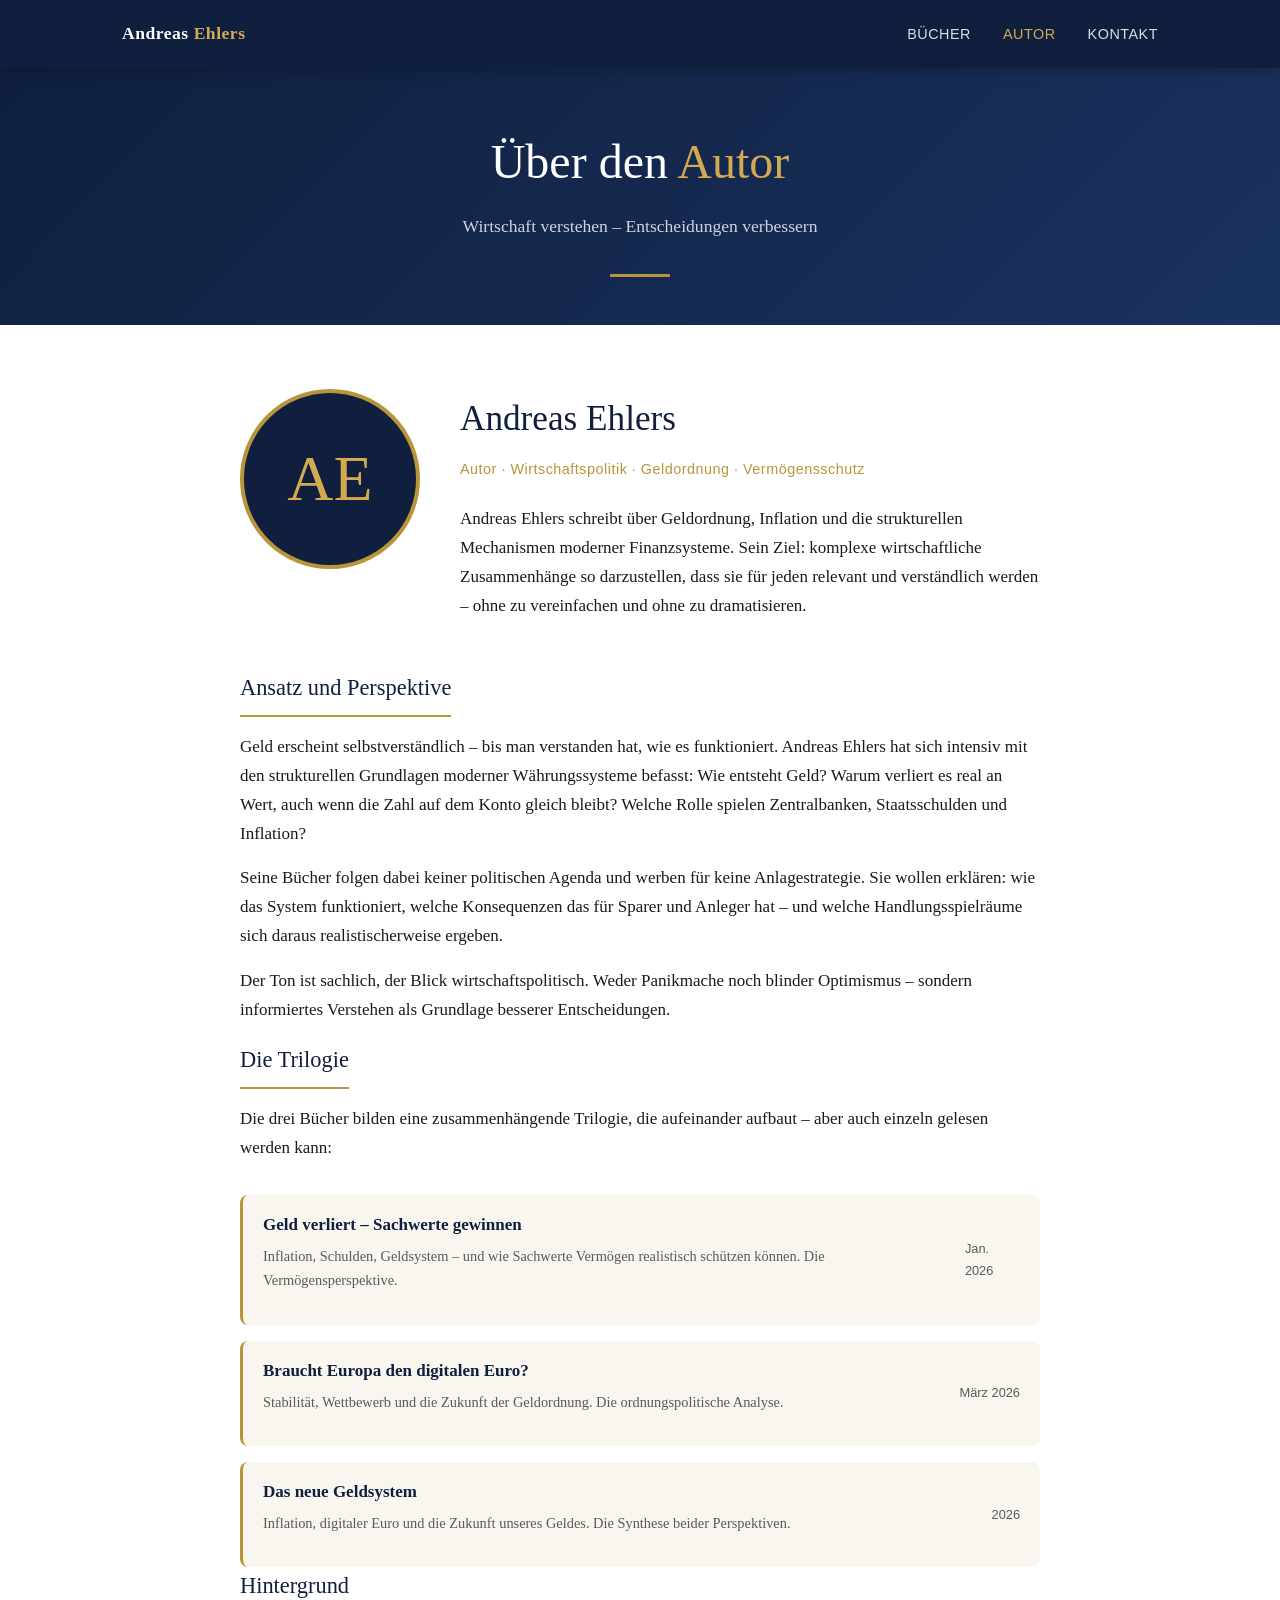
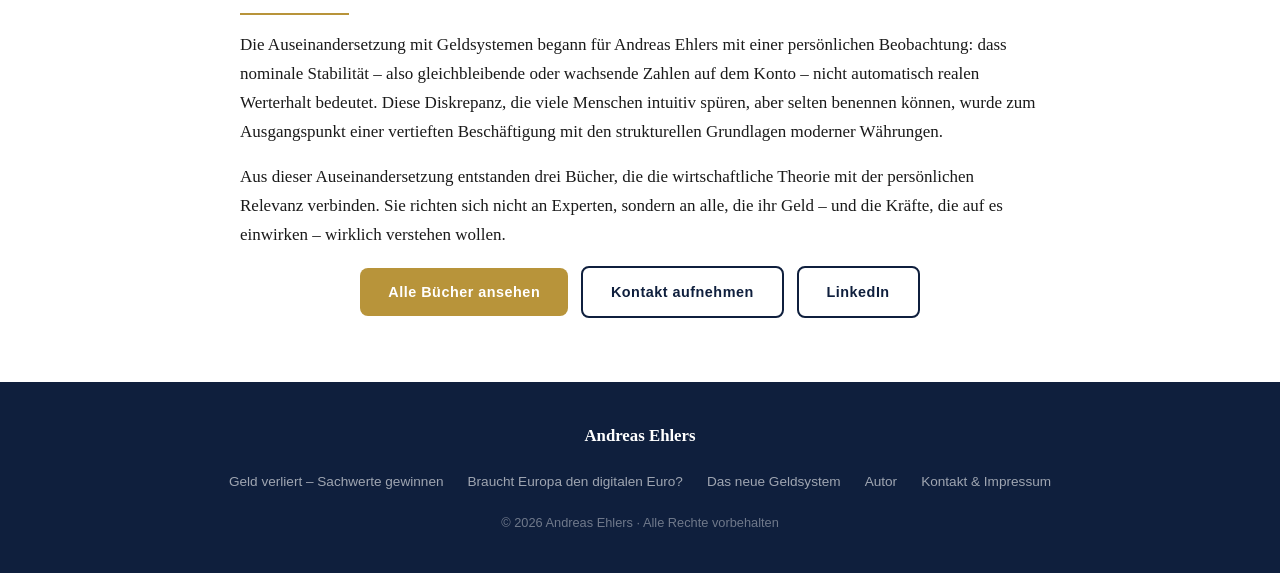
==== autor.html @ edcde84d "Initial release: author website with 3 book pages" ====
<!DOCTYPE html>
<html lang="de">
<head>
  <meta charset="UTF-8">
  <meta name="viewport" content="width=device-width, initial-scale=1.0">
  <title>Autor – Andreas Ehlers</title>
  <meta name="description" content="Andreas Ehlers schreibt über Geldordnung, Inflation und Vermögensschutz. Drei Bücher für alle, die ihr Geld und ihr Vermögen wirklich verstehen wollen.">
  <link rel="stylesheet" href="style.css">
</head>
<body>

<nav>
  <div class="nav-inner">
    <a href="index.html" class="nav-logo">Andreas <span>Ehlers</span></a>
    <ul class="nav-links">
      <li><a href="index.html#buecher">Bücher</a></li>
      <li><a href="autor.html" class="active">Autor</a></li>
      <li><a href="kontakt.html">Kontakt</a></li>
    </ul>
  </div>
</nav>

<header class="hero" style="padding:4rem 2rem 3rem;">
  <div class="hero-inner">
    <h1>Über den <em>Autor</em></h1>
    <p>Wirtschaft verstehen – Entscheidungen verbessern</p>
    <hr class="hero-divider">
  </div>
</header>

<section>
  <div class="section-inner">
    <div class="author-full">

      <div class="author-full-header">
        <div class="author-avatar" style="flex-shrink:0;">AE</div>
        <div>
          <h1>Andreas Ehlers</h1>
          <p class="tagline">Autor &middot; Wirtschaftspolitik &middot; Geldordnung &middot; Vermögensschutz</p>
          <p>Andreas Ehlers schreibt über Geldordnung, Inflation und die strukturellen Mechanismen moderner Finanzsysteme. Sein Ziel: komplexe wirtschaftliche Zusammenhänge so darzustellen, dass sie für jeden relevant und verständlich werden – ohne zu vereinfachen und ohne zu dramatisieren.</p>
        </div>
      </div>

      <div class="content-block">
        <h2>Ansatz und Perspektive</h2>
        <p>Geld erscheint selbstverständlich – bis man verstanden hat, wie es funktioniert. Andreas Ehlers hat sich intensiv mit den strukturellen Grundlagen moderner Währungssysteme befasst: Wie entsteht Geld? Warum verliert es real an Wert, auch wenn die Zahl auf dem Konto gleich bleibt? Welche Rolle spielen Zentralbanken, Staatsschulden und Inflation?</p>
        <p>Seine Bücher folgen dabei keiner politischen Agenda und werben für keine Anlagestrategie. Sie wollen erklären: wie das System funktioniert, welche Konsequenzen das für Sparer und Anleger hat – und welche Handlungsspielräume sich daraus realistischerweise ergeben.</p>
        <p>Der Ton ist sachlich, der Blick wirtschaftspolitisch. Weder Panikmache noch blinder Optimismus – sondern informiertes Verstehen als Grundlage besserer Entscheidungen.</p>
      </div>

      <div class="content-block">
        <h2>Die Trilogie</h2>
        <p>Die drei Bücher bilden eine zusammenhängende Trilogie, die aufeinander aufbaut – aber auch einzeln gelesen werden kann:</p>

        <ul class="author-books-list">
          <li>
            <div>
              <a href="buch-sachwerte.html">Geld verliert &ndash; Sachwerte gewinnen</a>
              <p style="color:var(--text-muted); font-size:0.9rem; margin-top:0.25rem;">Inflation, Schulden, Geldsystem – und wie Sachwerte Vermögen realistisch schützen können. Die Vermögensperspektive.</p>
            </div>
            <span class="book-year">Jan. 2026</span>
          </li>
          <li>
            <div>
              <a href="buch-digitaler-euro.html">Braucht Europa den digitalen Euro?</a>
              <p style="color:var(--text-muted); font-size:0.9rem; margin-top:0.25rem;">Stabilität, Wettbewerb und die Zukunft der Geldordnung. Die ordnungspolitische Analyse.</p>
            </div>
            <span class="book-year">März 2026</span>
          </li>
          <li>
            <div>
              <a href="buch-neues-geldsystem.html">Das neue Geldsystem</a>
              <p style="color:var(--text-muted); font-size:0.9rem; margin-top:0.25rem;">Inflation, digitaler Euro und die Zukunft unseres Geldes. Die Synthese beider Perspektiven.</p>
            </div>
            <span class="book-year">2026</span>
          </li>
        </ul>
      </div>

      <div class="content-block">
        <h2>Hintergrund</h2>
        <p>Die Auseinandersetzung mit Geldsystemen begann für Andreas Ehlers mit einer persönlichen Beobachtung: dass nominale Stabilität – also gleichbleibende oder wachsende Zahlen auf dem Konto – nicht automatisch realen Werterhalt bedeutet. Diese Diskrepanz, die viele Menschen intuitiv spüren, aber selten benennen können, wurde zum Ausgangspunkt einer vertieften Beschäftigung mit den strukturellen Grundlagen moderner Währungen.</p>
        <p>Aus dieser Auseinandersetzung entstanden drei Bücher, die die wirtschaftliche Theorie mit der persönlichen Relevanz verbinden. Sie richten sich nicht an Experten, sondern an alle, die ihr Geld – und die Kräfte, die auf es einwirken – wirklich verstehen wollen.</p>
      </div>

      <div style="text-align:center; margin-top:1rem;">
        <a href="index.html#buecher" class="btn btn-primary">Alle Bücher ansehen</a>
        &nbsp;
        <a href="kontakt.html" class="btn btn-secondary">Kontakt aufnehmen</a>
        &nbsp;
        <a href="https://www.linkedin.com/in/andreas-ehlers/" target="_blank" rel="noopener" class="btn btn-secondary">LinkedIn</a>
      </div>

    </div>
  </div>
</section>

<footer>
  <div class="footer-inner">
    <div class="footer-logo">Andreas Ehlers</div>
    <ul class="footer-links">
      <li><a href="buch-sachwerte.html">Geld verliert – Sachwerte gewinnen</a></li>
      <li><a href="buch-digitaler-euro.html">Braucht Europa den digitalen Euro?</a></li>
      <li><a href="buch-neues-geldsystem.html">Das neue Geldsystem</a></li>
      <li><a href="autor.html">Autor</a></li>
      <li><a href="kontakt.html">Kontakt & Impressum</a></li>
    </ul>
    <p class="footer-copy">&copy; 2026 Andreas Ehlers &middot; Alle Rechte vorbehalten</p>
  </div>
</footer>

</body>
</html>
---- style.css ----
:root {
  --navy: #0f1f3d;
  --navy-light: #1a3260;
  --gold: #b8943a;
  --gold-light: #d4aa50;
  --cream: #f9f6f0;
  --text: #1a1a1a;
  --text-muted: #5a5a5a;
  --white: #ffffff;
  --border: #e0d8cc;
  --shadow: 0 4px 24px rgba(15, 31, 61, 0.10);
  --radius: 8px;
  --max-width: 1100px;
}

*, *::before, *::after { box-sizing: border-box; margin: 0; padding: 0; }

html { scroll-behavior: smooth; }

body {
  font-family: 'Georgia', 'Times New Roman', serif;
  color: var(--text);
  background: var(--white);
  line-height: 1.7;
  font-size: 17px;
}

/* ── Navigation ── */
nav {
  background: var(--navy);
  position: sticky;
  top: 0;
  z-index: 100;
  box-shadow: 0 2px 12px rgba(0,0,0,0.25);
}

.nav-inner {
  max-width: var(--max-width);
  margin: 0 auto;
  padding: 0 2rem;
  display: flex;
  align-items: center;
  justify-content: space-between;
  height: 68px;
}

.nav-logo {
  color: var(--white);
  text-decoration: none;
  font-size: 1.1rem;
  font-weight: bold;
  letter-spacing: 0.5px;
}

.nav-logo span { color: var(--gold-light); }

.nav-links {
  display: flex;
  gap: 2rem;
  list-style: none;
}

.nav-links a {
  color: rgba(255,255,255,0.85);
  text-decoration: none;
  font-family: 'Arial', sans-serif;
  font-size: 0.9rem;
  letter-spacing: 0.5px;
  text-transform: uppercase;
  transition: color 0.2s;
}

.nav-links a:hover,
.nav-links a.active { color: var(--gold-light); }

/* ── Hero ── */
.hero {
  background: linear-gradient(135deg, var(--navy) 0%, var(--navy-light) 100%);
  color: var(--white);
  padding: 5rem 2rem 4rem;
  text-align: center;
}

.hero-inner {
  max-width: 800px;
  margin: 0 auto;
}

.hero h1 {
  font-size: clamp(2rem, 5vw, 3rem);
  line-height: 1.25;
  margin-bottom: 1.25rem;
  font-weight: normal;
}

.hero h1 em {
  font-style: normal;
  color: var(--gold-light);
}

.hero p {
  font-size: 1.1rem;
  color: rgba(255,255,255,0.8);
  max-width: 620px;
  margin: 0 auto 2rem;
}

.hero-divider {
  width: 60px;
  height: 3px;
  background: var(--gold);
  margin: 1.5rem auto 0;
  border: none;
}

/* ── Buttons ── */
.btn {
  display: inline-block;
  padding: 0.75rem 1.75rem;
  border-radius: var(--radius);
  font-family: 'Arial', sans-serif;
  font-size: 0.9rem;
  font-weight: bold;
  letter-spacing: 0.5px;
  text-decoration: none;
  transition: background 0.2s, transform 0.15s, box-shadow 0.2s;
  cursor: pointer;
  border: none;
}

.btn-primary {
  background: var(--gold);
  color: var(--white);
}

.btn-primary:hover {
  background: var(--gold-light);
  transform: translateY(-1px);
  box-shadow: 0 4px 16px rgba(184,148,58,0.35);
}

.btn-secondary {
  background: transparent;
  color: var(--navy);
  border: 2px solid var(--navy);
}

.btn-secondary:hover {
  background: var(--navy);
  color: var(--white);
}

.btn-amazon {
  background: #ff9900;
  color: #111;
}

.btn-amazon:hover {
  background: #e8890a;
  transform: translateY(-1px);
  box-shadow: 0 4px 16px rgba(255,153,0,0.35);
}

.btn-coming-soon {
  background: #ccc;
  color: #666;
  cursor: default;
}

/* ── Section layout ── */
section { padding: 4rem 2rem; }

.section-inner { max-width: var(--max-width); margin: 0 auto; }

.section-title {
  font-size: 1.8rem;
  font-weight: normal;
  color: var(--navy);
  text-align: center;
  margin-bottom: 0.5rem;
}

.section-subtitle {
  text-align: center;
  color: var(--text-muted);
  font-family: 'Arial', sans-serif;
  font-size: 0.95rem;
  margin-bottom: 3rem;
}

.gold-line {
  width: 50px;
  height: 3px;
  background: var(--gold);
  margin: 0.75rem auto 1.5rem;
  border: none;
}

/* ── Book cards (homepage) ── */
.books-grid {
  display: grid;
  grid-template-columns: repeat(auto-fit, minmax(300px, 1fr));
  gap: 2.5rem;
}

.book-card {
  background: var(--white);
  border: 1px solid var(--border);
  border-radius: var(--radius);
  overflow: hidden;
  box-shadow: var(--shadow);
  transition: transform 0.2s, box-shadow 0.2s;
  display: flex;
  flex-direction: column;
}

.book-card:hover {
  transform: translateY(-4px);
  box-shadow: 0 8px 32px rgba(15, 31, 61, 0.15);
}

.book-card-cover {
  height: 320px;
  overflow: hidden;
  background: var(--cream);
  display: flex;
  align-items: center;
  justify-content: center;
}

.book-card-cover img {
  width: 100%;
  height: 100%;
  object-fit: cover;
  object-position: top center;
}

.book-card-body {
  padding: 1.5rem;
  flex: 1;
  display: flex;
  flex-direction: column;
}

.book-card-tag {
  font-family: 'Arial', sans-serif;
  font-size: 0.75rem;
  letter-spacing: 1px;
  text-transform: uppercase;
  color: var(--gold);
  font-weight: bold;
  margin-bottom: 0.5rem;
}

.book-card h3 {
  font-size: 1.15rem;
  color: var(--navy);
  margin-bottom: 0.75rem;
  line-height: 1.35;
}

.book-card p {
  color: var(--text-muted);
  font-size: 0.95rem;
  line-height: 1.6;
  flex: 1;
  margin-bottom: 1.5rem;
}

.book-card .btn {
  align-self: flex-start;
}

/* ── Book detail page ── */
.book-header {
  background: linear-gradient(135deg, var(--navy) 0%, var(--navy-light) 100%);
  color: var(--white);
  padding: 4rem 2rem;
}

.book-header-inner {
  max-width: var(--max-width);
  margin: 0 auto;
  display: grid;
  grid-template-columns: auto 1fr;
  gap: 3rem;
  align-items: start;
}

.book-header-cover {
  width: 200px;
  border-radius: var(--radius);
  box-shadow: 0 8px 32px rgba(0,0,0,0.4);
}

.book-header-meta {
  padding-top: 0.5rem;
}

.book-header-tag {
  font-family: 'Arial', sans-serif;
  font-size: 0.75rem;
  letter-spacing: 1.5px;
  text-transform: uppercase;
  color: var(--gold-light);
  font-weight: bold;
  margin-bottom: 0.75rem;
}

.book-header h1 {
  font-size: clamp(1.6rem, 4vw, 2.4rem);
  font-weight: normal;
  line-height: 1.25;
  margin-bottom: 0.5rem;
}

.book-header .subtitle {
  color: rgba(255,255,255,0.75);
  font-size: 1rem;
  margin-bottom: 1.5rem;
}

.book-header-details {
  font-family: 'Arial', sans-serif;
  font-size: 0.85rem;
  color: rgba(255,255,255,0.65);
  margin-bottom: 2rem;
  display: flex;
  gap: 1.5rem;
  flex-wrap: wrap;
}

.book-content { background: var(--white); }

.book-content .section-inner {
  display: grid;
  grid-template-columns: 1fr;
  gap: 3rem;
  max-width: 800px;
}

.content-block h2 {
  font-size: 1.4rem;
  color: var(--navy);
  font-weight: normal;
  margin-bottom: 1rem;
  padding-bottom: 0.5rem;
  border-bottom: 2px solid var(--gold);
  display: inline-block;
}

.content-block p {
  color: var(--text);
  margin-bottom: 1rem;
}

.leseprobe {
  background: var(--cream);
  border-left: 4px solid var(--gold);
  padding: 2rem 2.5rem;
  border-radius: 0 var(--radius) var(--radius) 0;
  font-style: italic;
  color: var(--text);
}

.leseprobe p { margin-bottom: 1rem; }
.leseprobe p:last-child { margin-bottom: 0; }

.leseprobe-label {
  font-family: 'Arial', sans-serif;
  font-size: 0.75rem;
  letter-spacing: 1px;
  text-transform: uppercase;
  color: var(--gold);
  font-weight: bold;
  font-style: normal;
  margin-bottom: 0.75rem;
  display: block;
}

/* ── Cream sections ── */
.section-cream { background: var(--cream); }

/* ── Author section (homepage teaser) ── */
.author-teaser {
  display: grid;
  grid-template-columns: 1fr 2fr;
  gap: 3rem;
  align-items: center;
  max-width: 900px;
  margin: 0 auto;
}

.author-avatar {
  width: 180px;
  height: 180px;
  border-radius: 50%;
  background: var(--navy);
  display: flex;
  align-items: center;
  justify-content: center;
  color: var(--gold-light);
  font-size: 4rem;
  margin: 0 auto;
  border: 4px solid var(--gold);
  font-family: 'Georgia', serif;
}

.author-teaser h2 {
  font-size: 1.6rem;
  color: var(--navy);
  font-weight: normal;
  margin-bottom: 1rem;
}

.author-teaser p {
  color: var(--text-muted);
  margin-bottom: 1rem;
}

/* ── Author full page ── */
.author-full {
  max-width: 800px;
  margin: 0 auto;
}

.author-full-header {
  display: flex;
  gap: 2.5rem;
  align-items: flex-start;
  margin-bottom: 3rem;
}

.author-full h1 {
  font-size: 2.2rem;
  color: var(--navy);
  font-weight: normal;
  margin-bottom: 0.5rem;
}

.author-full .tagline {
  color: var(--gold);
  font-family: 'Arial', sans-serif;
  font-size: 0.9rem;
  letter-spacing: 0.5px;
  margin-bottom: 1.5rem;
}

.author-books-list {
  list-style: none;
  display: flex;
  flex-direction: column;
  gap: 1rem;
  margin-top: 2rem;
}

.author-books-list li {
  display: flex;
  align-items: center;
  gap: 1rem;
  padding: 1rem 1.25rem;
  background: var(--cream);
  border-radius: var(--radius);
  border-left: 3px solid var(--gold);
}

.author-books-list a {
  color: var(--navy);
  text-decoration: none;
  font-weight: bold;
}

.author-books-list a:hover { color: var(--gold); }

.author-books-list .book-year {
  font-family: 'Arial', sans-serif;
  font-size: 0.8rem;
  color: var(--text-muted);
  margin-left: auto;
}

/* ── Contact ── */
.contact-grid {
  display: grid;
  grid-template-columns: 1fr 1fr;
  gap: 3rem;
  max-width: 900px;
  margin: 0 auto;
}

.contact-info h3, .contact-form-box h3 {
  font-size: 1.3rem;
  color: var(--navy);
  font-weight: normal;
  margin-bottom: 1.25rem;
}

.contact-info p {
  color: var(--text-muted);
  margin-bottom: 1rem;
}

.contact-info a {
  color: var(--gold);
  text-decoration: none;
}

.contact-info a:hover { text-decoration: underline; }

.contact-notice {
  background: var(--cream);
  border: 1px solid var(--border);
  border-radius: var(--radius);
  padding: 1.25rem;
  font-family: 'Arial', sans-serif;
  font-size: 0.85rem;
  color: var(--text-muted);
}

form { display: flex; flex-direction: column; gap: 1rem; }

form input, form textarea, form select {
  width: 100%;
  padding: 0.75rem 1rem;
  border: 1px solid var(--border);
  border-radius: var(--radius);
  font-family: 'Georgia', serif;
  font-size: 1rem;
  color: var(--text);
  background: var(--white);
  transition: border-color 0.2s;
}

form input:focus, form textarea:focus {
  outline: none;
  border-color: var(--gold);
}

form textarea { height: 140px; resize: vertical; }

form label {
  font-family: 'Arial', sans-serif;
  font-size: 0.85rem;
  color: var(--text-muted);
  font-weight: bold;
  display: block;
  margin-bottom: 0.25rem;
}

.form-group { display: flex; flex-direction: column; }

/* ── Impressum section ── */
.impressum {
  background: var(--cream);
  border-top: 1px solid var(--border);
  padding: 3rem 2rem;
}

.impressum-inner {
  max-width: 700px;
  margin: 0 auto;
}

.impressum h2 {
  font-size: 1.4rem;
  color: var(--navy);
  font-weight: normal;
  margin-bottom: 1rem;
}

.impressum p {
  color: var(--text-muted);
  font-size: 0.9rem;
  line-height: 1.7;
  margin-bottom: 0.5rem;
}

/* ── Footer ── */
footer {
  background: var(--navy);
  color: rgba(255,255,255,0.7);
  padding: 2.5rem 2rem;
  text-align: center;
}

footer .footer-inner {
  max-width: var(--max-width);
  margin: 0 auto;
  display: flex;
  flex-direction: column;
  align-items: center;
  gap: 1rem;
}

footer .footer-logo {
  color: var(--white);
  font-size: 1.05rem;
  font-weight: bold;
}

footer .footer-links {
  display: flex;
  gap: 1.5rem;
  list-style: none;
  flex-wrap: wrap;
  justify-content: center;
}

footer .footer-links a {
  color: rgba(255,255,255,0.6);
  text-decoration: none;
  font-family: 'Arial', sans-serif;
  font-size: 0.85rem;
  transition: color 0.2s;
}

footer .footer-links a:hover { color: var(--gold-light); }

footer .footer-copy {
  font-family: 'Arial', sans-serif;
  font-size: 0.8rem;
  color: rgba(255,255,255,0.4);
}

/* ── Responsive ── */
@media (max-width: 768px) {
  .book-header-inner {
    grid-template-columns: 1fr;
    text-align: center;
  }

  .book-header-cover {
    width: 150px;
    margin: 0 auto;
  }

  .book-header-details { justify-content: center; }

  .author-teaser {
    grid-template-columns: 1fr;
    text-align: center;
  }

  .author-full-header {
    flex-direction: column;
    align-items: center;
    text-align: center;
  }

  .contact-grid {
    grid-template-columns: 1fr;
  }

  .nav-links { gap: 1rem; }
}

@media (max-width: 500px) {
  .nav-inner { padding: 0 1rem; }
  .nav-links { gap: 0.75rem; }
  .nav-links a { font-size: 0.8rem; }
  section { padding: 3rem 1rem; }
}
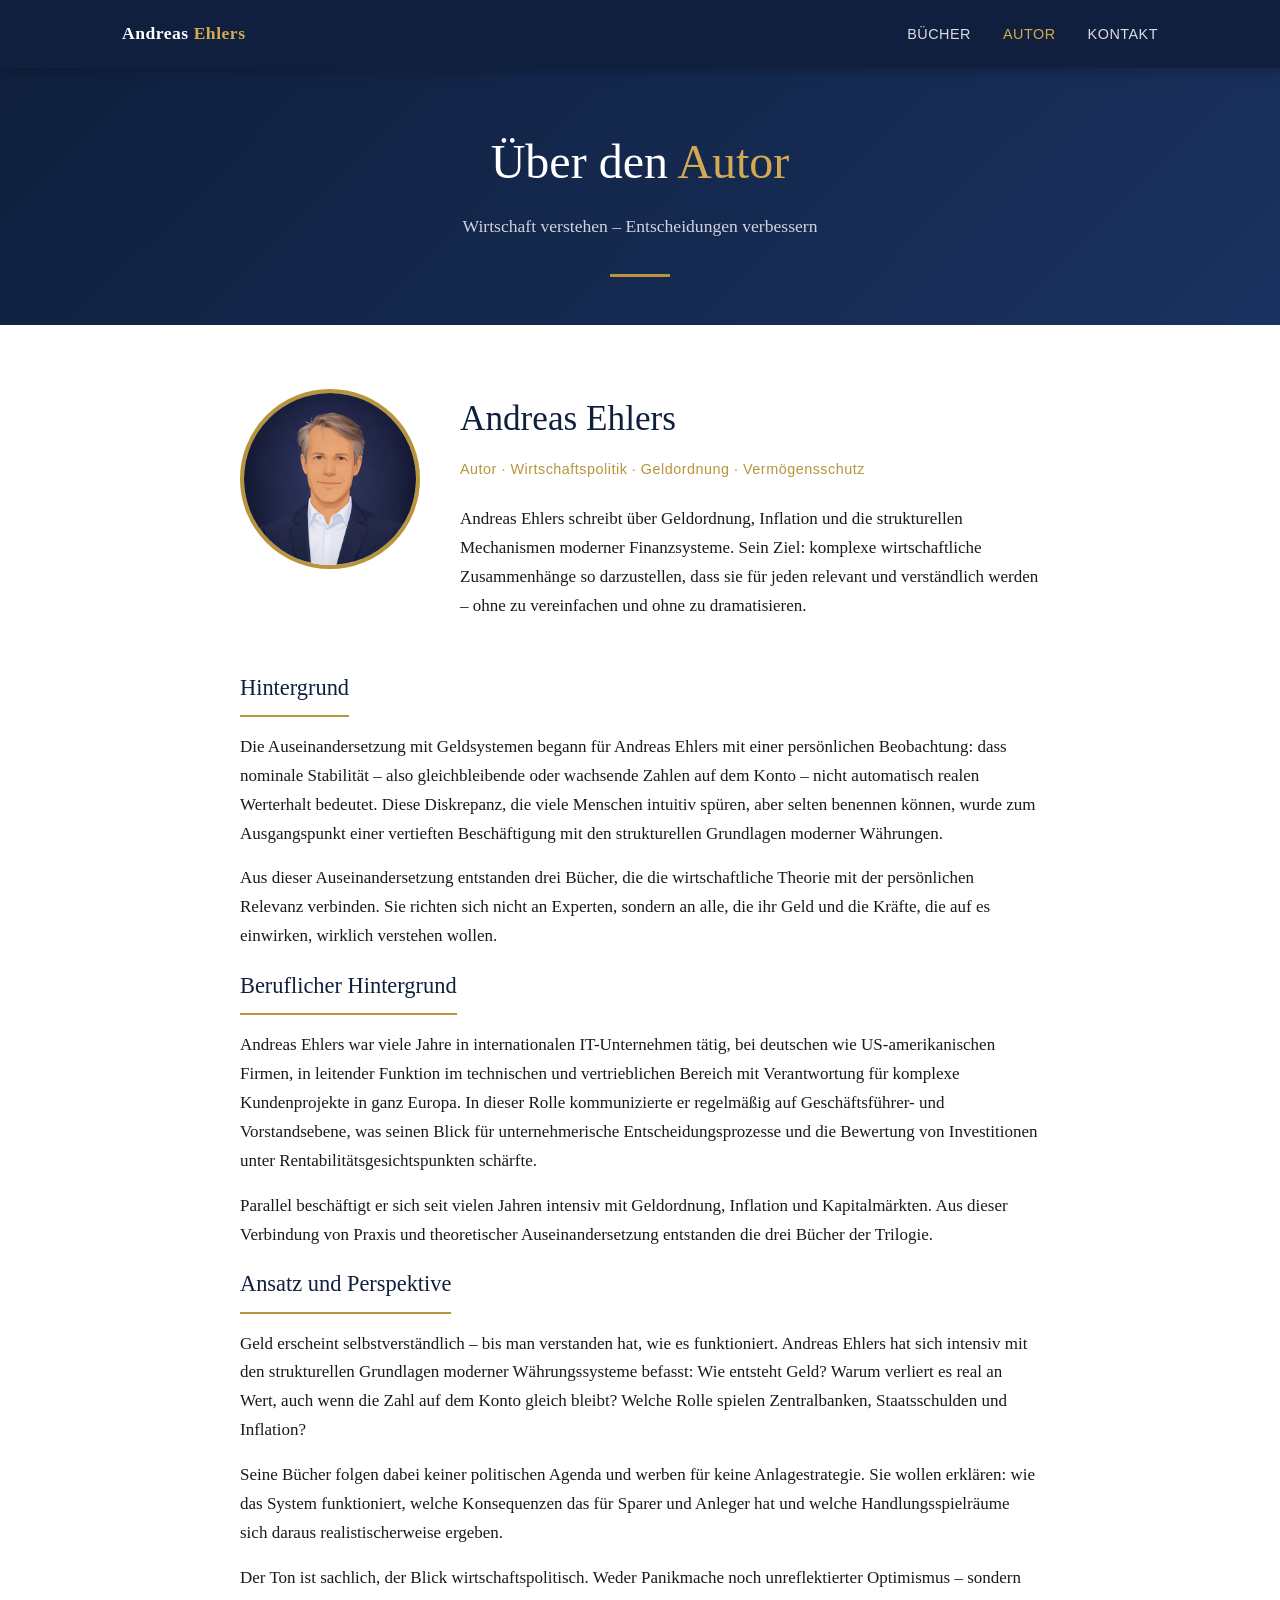
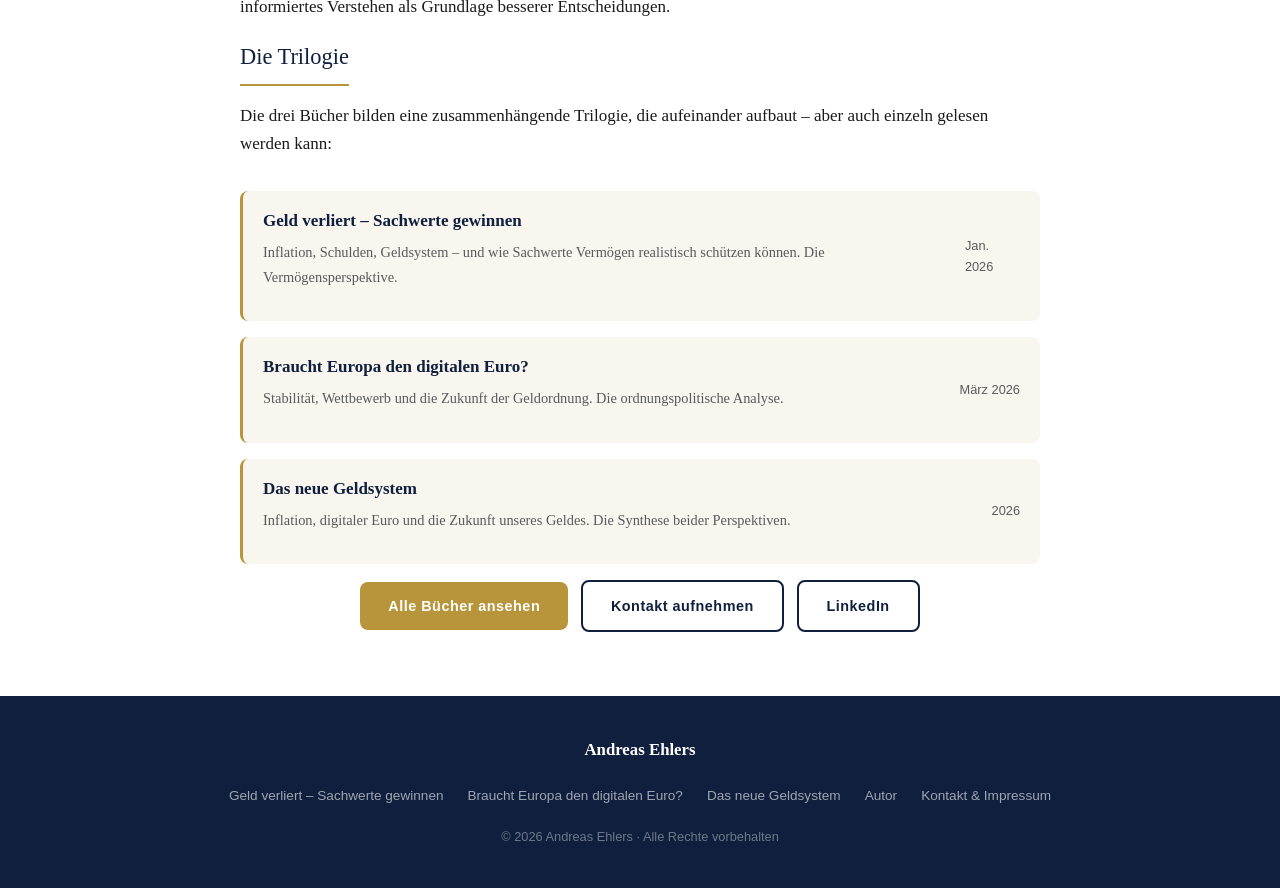
==== commit b4490b74: "Autorenseite aktualisiert: Foto, Beruflicher Hintergrund, Abschnittsreihenfolge und Textkorrekturen " ====
--- a/autor.html
+++ b/autor.html
@@ -33,7 +33,9 @@
     <div class="author-full">
 
       <div class="author-full-header">
-        <div class="author-avatar" style="flex-shrink:0;">AE</div>
+        <div class="author-avatar" style="flex-shrink:0; overflow:hidden;">
+          <img src="Bild_von_mir.jpg" alt="Andreas Ehlers" style="width:100%; height:100%; object-fit:cover; object-position:center;">
+        </div>
         <div>
           <h1>Andreas Ehlers</h1>
           <p class="tagline">Autor &middot; Wirtschaftspolitik &middot; Geldordnung &middot; Vermögensschutz</p>
@@ -42,10 +44,22 @@
       </div>
 
       <div class="content-block">
+        <h2>Hintergrund</h2>
+        <p>Die Auseinandersetzung mit Geldsystemen begann für Andreas Ehlers mit einer persönlichen Beobachtung: dass nominale Stabilität – also gleichbleibende oder wachsende Zahlen auf dem Konto – nicht automatisch realen Werterhalt bedeutet. Diese Diskrepanz, die viele Menschen intuitiv spüren, aber selten benennen können, wurde zum Ausgangspunkt einer vertieften Beschäftigung mit den strukturellen Grundlagen moderner Währungen.</p>
+        <p>Aus dieser Auseinandersetzung entstanden drei Bücher, die die wirtschaftliche Theorie mit der persönlichen Relevanz verbinden. Sie richten sich nicht an Experten, sondern an alle, die ihr Geld und die Kräfte, die auf es einwirken, wirklich verstehen wollen.</p>
+      </div>
+
+      <div class="content-block">
+        <h2>Beruflicher Hintergrund</h2>
+        <p>Andreas Ehlers war viele Jahre in internationalen IT-Unternehmen tätig, bei deutschen wie US-amerikanischen Firmen, in leitender Funktion im technischen und vertrieblichen Bereich mit Verantwortung für komplexe Kundenprojekte in ganz Europa. In dieser Rolle kommunizierte er regelmäßig auf Geschäftsführer- und Vorstandsebene, was seinen Blick für unternehmerische Entscheidungsprozesse und die Bewertung von Investitionen unter Rentabilitätsgesichtspunkten schärfte.</p>
+        <p>Parallel beschäftigt er sich seit vielen Jahren intensiv mit Geldordnung, Inflation und Kapitalmärkten. Aus dieser Verbindung von Praxis und theoretischer Auseinandersetzung entstanden die drei Bücher der Trilogie.</p>
+      </div>
+
+      <div class="content-block">
         <h2>Ansatz und Perspektive</h2>
         <p>Geld erscheint selbstverständlich – bis man verstanden hat, wie es funktioniert. Andreas Ehlers hat sich intensiv mit den strukturellen Grundlagen moderner Währungssysteme befasst: Wie entsteht Geld? Warum verliert es real an Wert, auch wenn die Zahl auf dem Konto gleich bleibt? Welche Rolle spielen Zentralbanken, Staatsschulden und Inflation?</p>
-        <p>Seine Bücher folgen dabei keiner politischen Agenda und werben für keine Anlagestrategie. Sie wollen erklären: wie das System funktioniert, welche Konsequenzen das für Sparer und Anleger hat – und welche Handlungsspielräume sich daraus realistischerweise ergeben.</p>
-        <p>Der Ton ist sachlich, der Blick wirtschaftspolitisch. Weder Panikmache noch blinder Optimismus – sondern informiertes Verstehen als Grundlage besserer Entscheidungen.</p>
+        <p>Seine Bücher folgen dabei keiner politischen Agenda und werben für keine Anlagestrategie. Sie wollen erklären: wie das System funktioniert, welche Konsequenzen das für Sparer und Anleger hat und welche Handlungsspielräume sich daraus realistischerweise ergeben.</p>
+        <p>Der Ton ist sachlich, der Blick wirtschaftspolitisch. Weder Panikmache noch unreflektierter Optimismus – sondern informiertes Verstehen als Grundlage besserer Entscheidungen.</p>
       </div>
 
       <div class="content-block">
@@ -77,12 +91,6 @@
         </ul>
       </div>
 
-      <div class="content-block">
-        <h2>Hintergrund</h2>
-        <p>Die Auseinandersetzung mit Geldsystemen begann für Andreas Ehlers mit einer persönlichen Beobachtung: dass nominale Stabilität – also gleichbleibende oder wachsende Zahlen auf dem Konto – nicht automatisch realen Werterhalt bedeutet. Diese Diskrepanz, die viele Menschen intuitiv spüren, aber selten benennen können, wurde zum Ausgangspunkt einer vertieften Beschäftigung mit den strukturellen Grundlagen moderner Währungen.</p>
-        <p>Aus dieser Auseinandersetzung entstanden drei Bücher, die die wirtschaftliche Theorie mit der persönlichen Relevanz verbinden. Sie richten sich nicht an Experten, sondern an alle, die ihr Geld – und die Kräfte, die auf es einwirken – wirklich verstehen wollen.</p>
-      </div>
-
       <div style="text-align:center; margin-top:1rem;">
         <a href="index.html#buecher" class="btn btn-primary">Alle Bücher ansehen</a>
         &nbsp;
--- a/style.css
+++ b/style.css
@@ -271,6 +271,114 @@
   align-self: flex-start;
 }
 
+/* ── Featured book (homepage) ── */
+.book-featured {
+  position: relative;
+  display: grid;
+  grid-template-columns: 260px 1fr;
+  gap: 2.5rem;
+  align-items: center;
+  background: linear-gradient(135deg, var(--navy) 0%, var(--navy-light) 100%);
+  border-radius: 12px;
+  padding: 2.5rem;
+  margin-bottom: 3rem;
+  box-shadow: 0 8px 40px rgba(15, 31, 61, 0.18);
+  overflow: hidden;
+}
+
+.book-featured::before {
+  content: '';
+  position: absolute;
+  top: 0; right: 0;
+  width: 200px; height: 200px;
+  background: radial-gradient(circle, rgba(184,148,58,0.15) 0%, transparent 70%);
+  pointer-events: none;
+}
+
+.book-featured-badge {
+  position: absolute;
+  top: 1.5rem; right: 1.5rem;
+  background: var(--gold);
+  color: var(--white);
+  font-family: 'Arial', sans-serif;
+  font-size: 0.75rem;
+  font-weight: bold;
+  letter-spacing: 1px;
+  text-transform: uppercase;
+  padding: 0.35rem 0.9rem;
+  border-radius: 20px;
+}
+
+.book-featured-cover {
+  flex-shrink: 0;
+}
+
+.book-featured-cover img {
+  width: 100%;
+  border-radius: var(--radius);
+  box-shadow: 0 8px 32px rgba(0,0,0,0.45);
+  display: block;
+}
+
+.book-featured-body { color: var(--white); }
+
+.book-featured-body .book-card-tag { color: var(--gold-light); }
+
+.book-featured-body h3 {
+  font-size: 1.9rem;
+  font-weight: normal;
+  line-height: 1.25;
+  margin-bottom: 0.4rem;
+  color: var(--white);
+}
+
+.book-featured-subtitle {
+  color: rgba(255,255,255,0.7);
+  font-size: 1rem;
+  margin-bottom: 1rem;
+}
+
+.book-featured-body p {
+  color: rgba(255,255,255,0.82);
+  font-size: 0.97rem;
+  line-height: 1.7;
+  margin-bottom: 0.75rem;
+}
+
+.book-featured-body em {
+  font-size: 0.88rem;
+  color: rgba(255,255,255,0.5);
+}
+
+.book-featured-body .btn-primary {
+  margin-top: 0.5rem;
+  background: var(--gold);
+}
+
+.backlist-title {
+  font-family: 'Arial', sans-serif;
+  font-size: 0.8rem;
+  letter-spacing: 1.5px;
+  text-transform: uppercase;
+  color: var(--text-muted);
+  font-weight: normal;
+  margin-bottom: 1.5rem;
+}
+
+@media (max-width: 700px) {
+  .book-featured {
+    grid-template-columns: 1fr;
+    text-align: center;
+  }
+  .book-featured-cover img {
+    width: 160px;
+    margin: 0 auto;
+  }
+  .book-featured-badge { top: 1rem; right: 1rem; }
+  .book-featured-body h3 { font-size: 1.5rem; }
+  .book-featured-body .btn-primary { margin: 0.5rem auto 0; display: inline-block; }
+}
+
 /* ── Book detail page ── */
 .book-header {
   background: linear-gradient(135deg, var(--navy) 0%, var(--navy-light) 100%);
@@ -575,6 +683,95 @@
   margin-bottom: 0.5rem;
 }
 
+/* ── International edition card ── */
+.intl-edition-section {
+  border-top: 1px solid var(--border);
+}
+
+.intl-edition-card {
+  position: relative;
+  display: grid;
+  grid-template-columns: 180px 1fr;
+  gap: 2.5rem;
+  align-items: center;
+  background: linear-gradient(135deg, var(--navy) 0%, var(--navy-light) 100%);
+  border-radius: 12px;
+  padding: 2.5rem;
+  box-shadow: 0 8px 40px rgba(15, 31, 61, 0.18);
+  overflow: hidden;
+}
+
+.intl-edition-card::before {
+  content: '';
+  position: absolute;
+  top: 0; right: 0;
+  width: 200px; height: 200px;
+  background: radial-gradient(circle, rgba(184,148,58,0.15) 0%, transparent 70%);
+  pointer-events: none;
+}
+
+.intl-edition-badge {
+  position: absolute;
+  top: 1.25rem; right: 1.25rem;
+  background: var(--gold);
+  color: var(--white);
+  font-family: 'Arial', sans-serif;
+  font-size: 0.7rem;
+  font-weight: bold;
+  letter-spacing: 1px;
+  text-transform: uppercase;
+  padding: 0.3rem 0.8rem;
+  border-radius: 20px;
+}
+
+.intl-edition-cover img {
+  width: 100%;
+  border-radius: var(--radius);
+  box-shadow: 0 8px 32px rgba(0,0,0,0.45);
+  display: block;
+}
+
+.intl-edition-body { color: var(--white); }
+
+.intl-edition-body .book-header-tag { color: var(--gold-light); margin-bottom: 0.75rem; }
+
+.intl-edition-title {
+  font-size: 1.7rem;
+  font-weight: normal;
+  line-height: 1.25;
+  margin-bottom: 0.4rem;
+  color: var(--white);
+}
+
+.intl-edition-subtitle {
+  color: rgba(255,255,255,0.7);
+  font-size: 0.97rem;
+  margin-bottom: 1.25rem;
+}
+
+.intl-edition-details {
+  font-family: 'Arial', sans-serif;
+  font-size: 0.85rem;
+  color: rgba(255,255,255,0.6);
+  margin-bottom: 1.75rem;
+  display: flex;
+  gap: 1.5rem;
+  flex-wrap: wrap;
+}
+
+@media (max-width: 620px) {
+  .intl-edition-card {
+    grid-template-columns: 1fr;
+    text-align: center;
+  }
+  .intl-edition-cover img {
+    width: 140px;
+    margin: 0 auto;
+  }
+  .intl-edition-badge { top: 1rem; right: 1rem; }
+  .intl-edition-details { justify-content: center; }
+}
+
 /* ── Footer ── */
 footer {
   background: var(--navy);
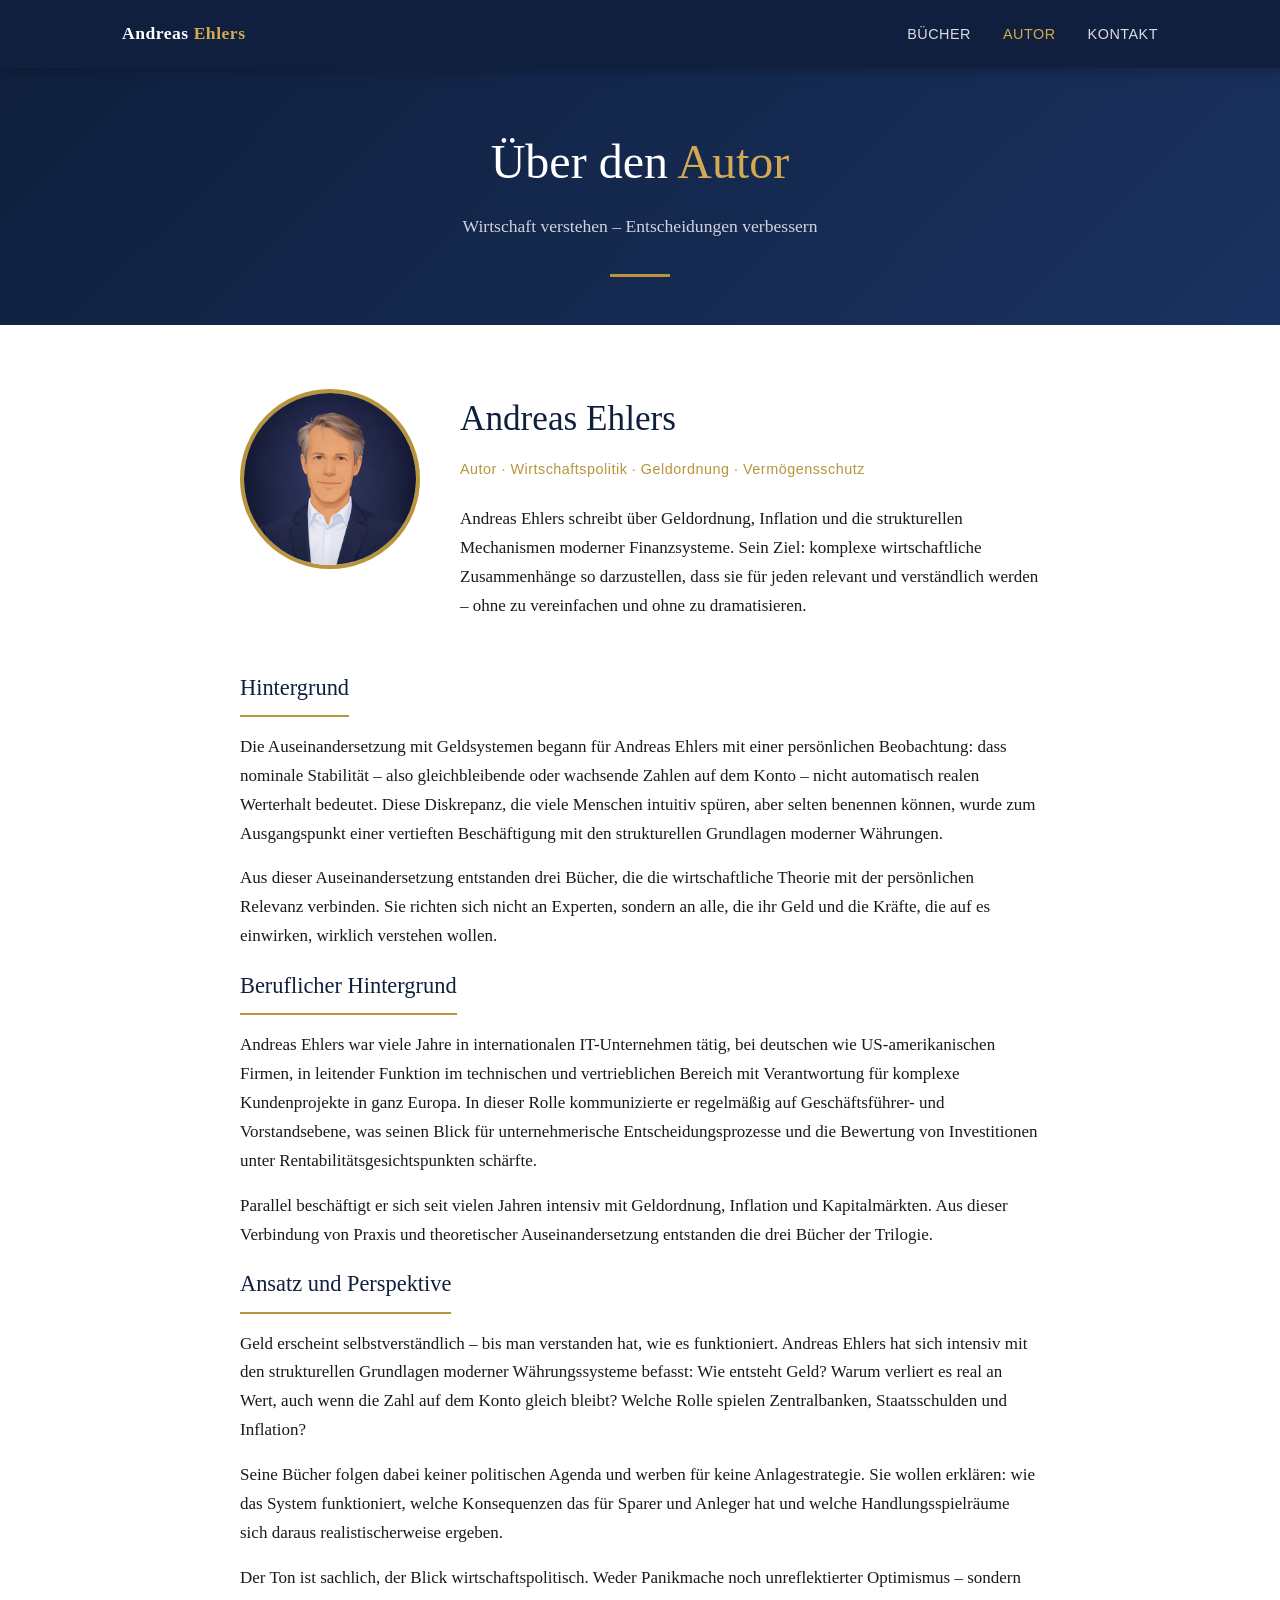
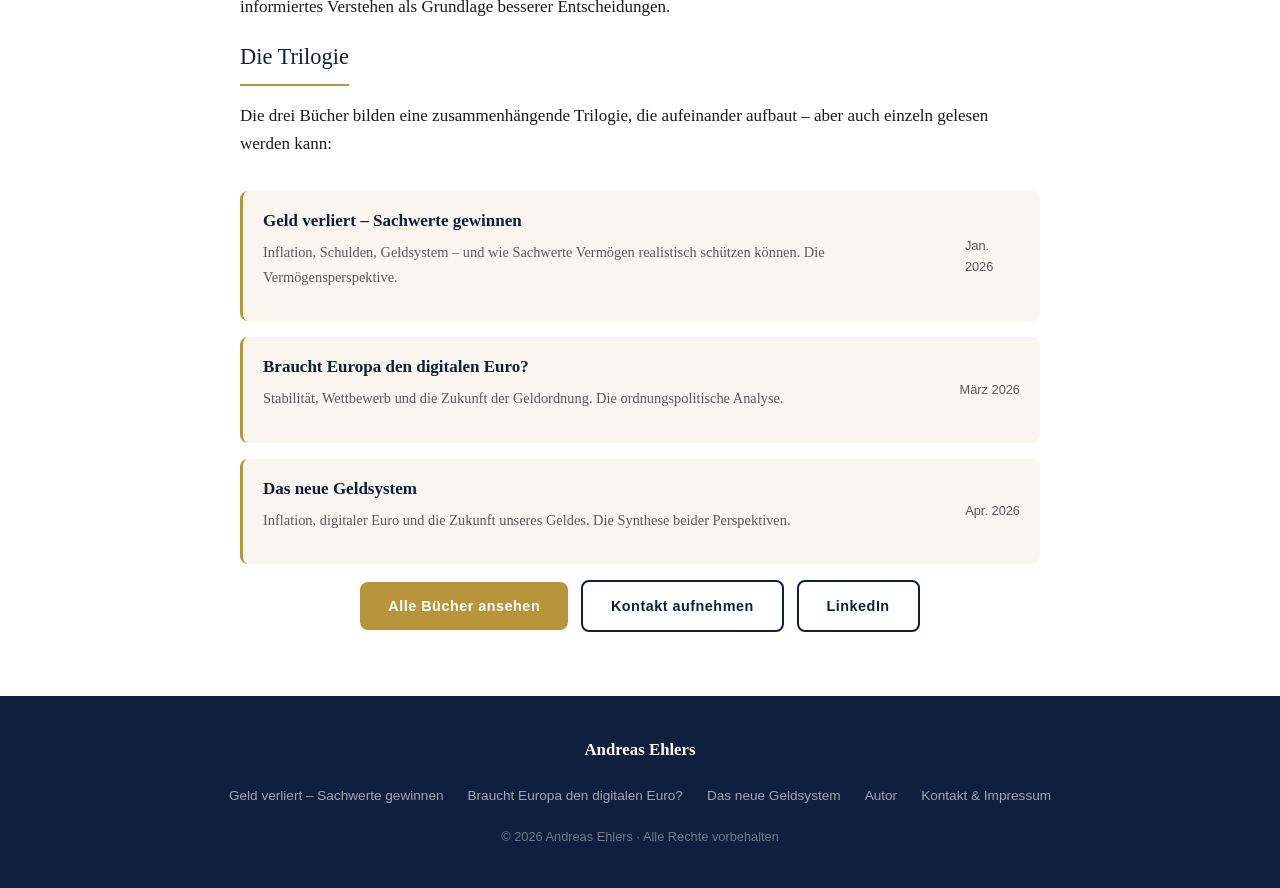
==== commit 376e5988: "Autorenseite: Erscheinungsmonat Buch 3 ergänzt Co-Authored-By: Claude Sonnet 4.6 <noreply@anthropic." ====
--- a/autor.html
+++ b/autor.html
@@ -86,7 +86,7 @@
               <a href="buch-neues-geldsystem.html">Das neue Geldsystem</a>
               <p style="color:var(--text-muted); font-size:0.9rem; margin-top:0.25rem;">Inflation, digitaler Euro und die Zukunft unseres Geldes. Die Synthese beider Perspektiven.</p>
             </div>
-            <span class="book-year">2026</span>
+            <span class="book-year">Apr. 2026</span>
           </li>
         </ul>
       </div>
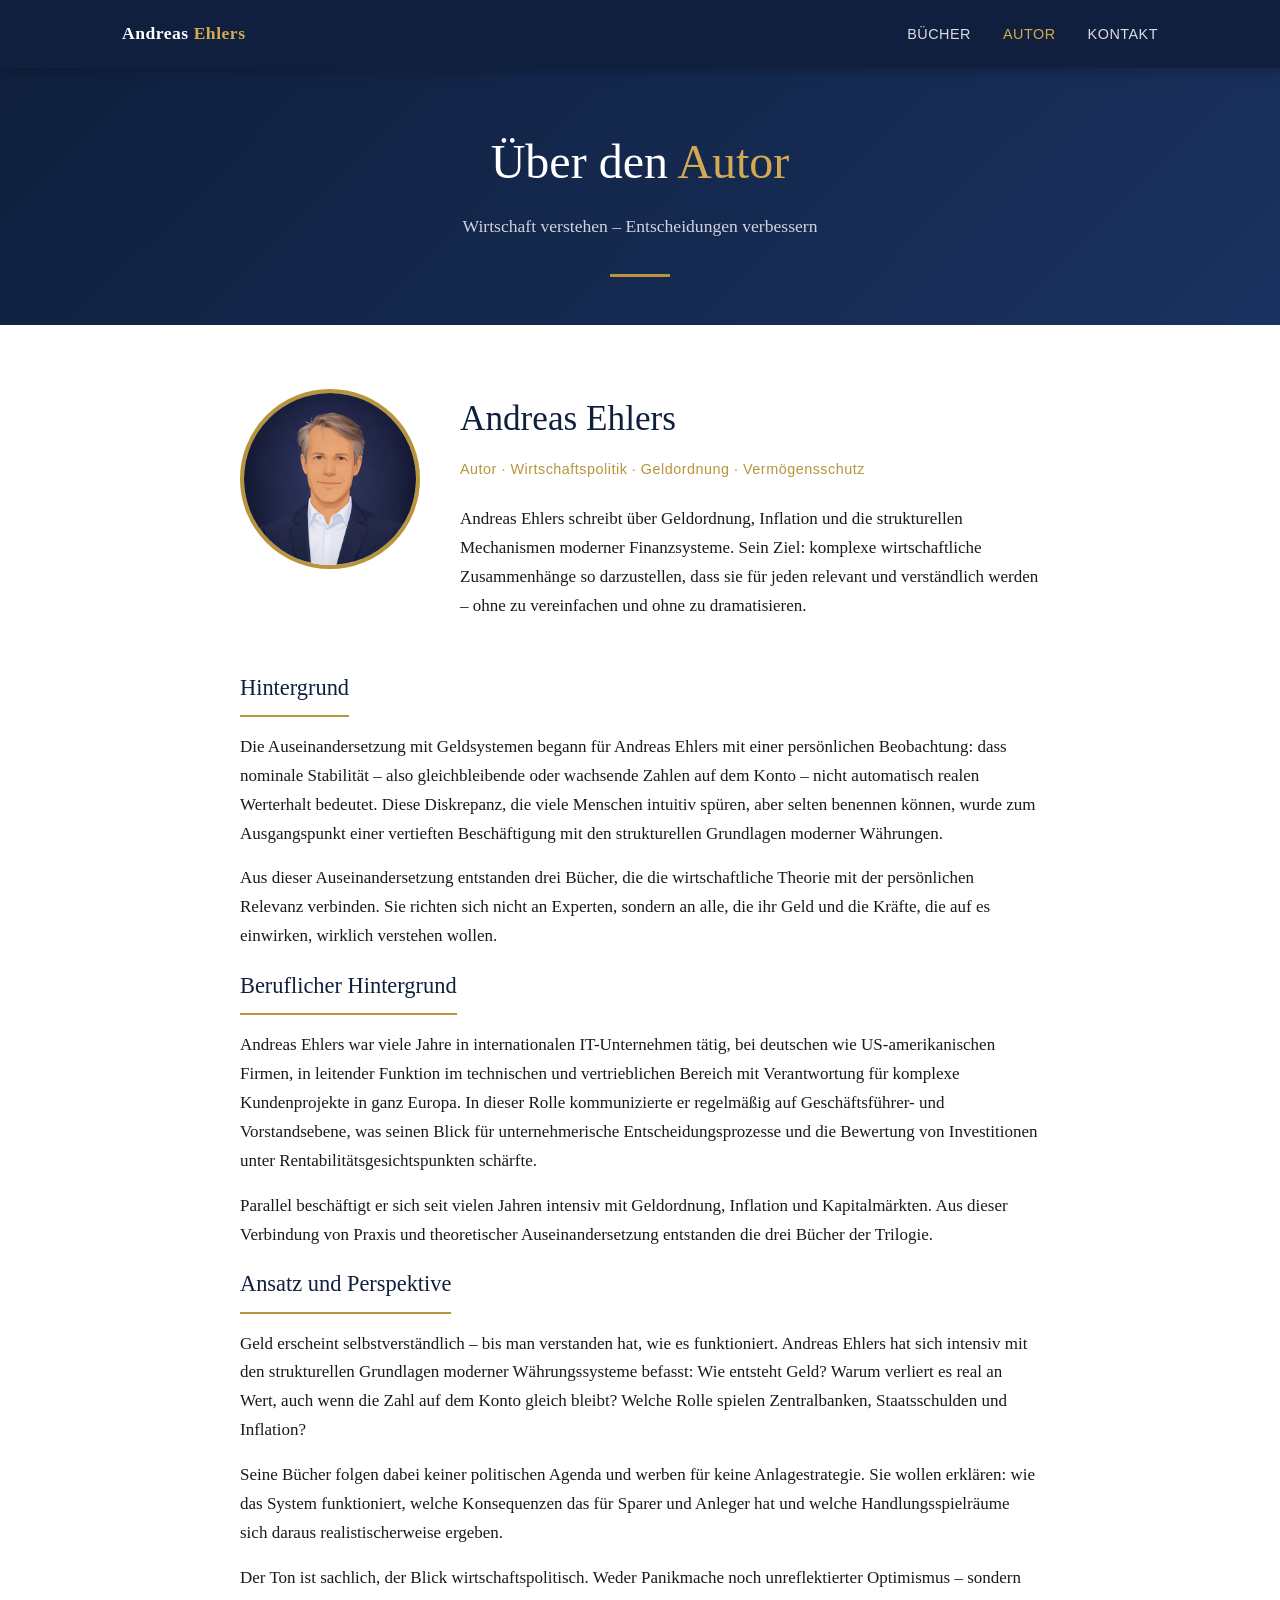
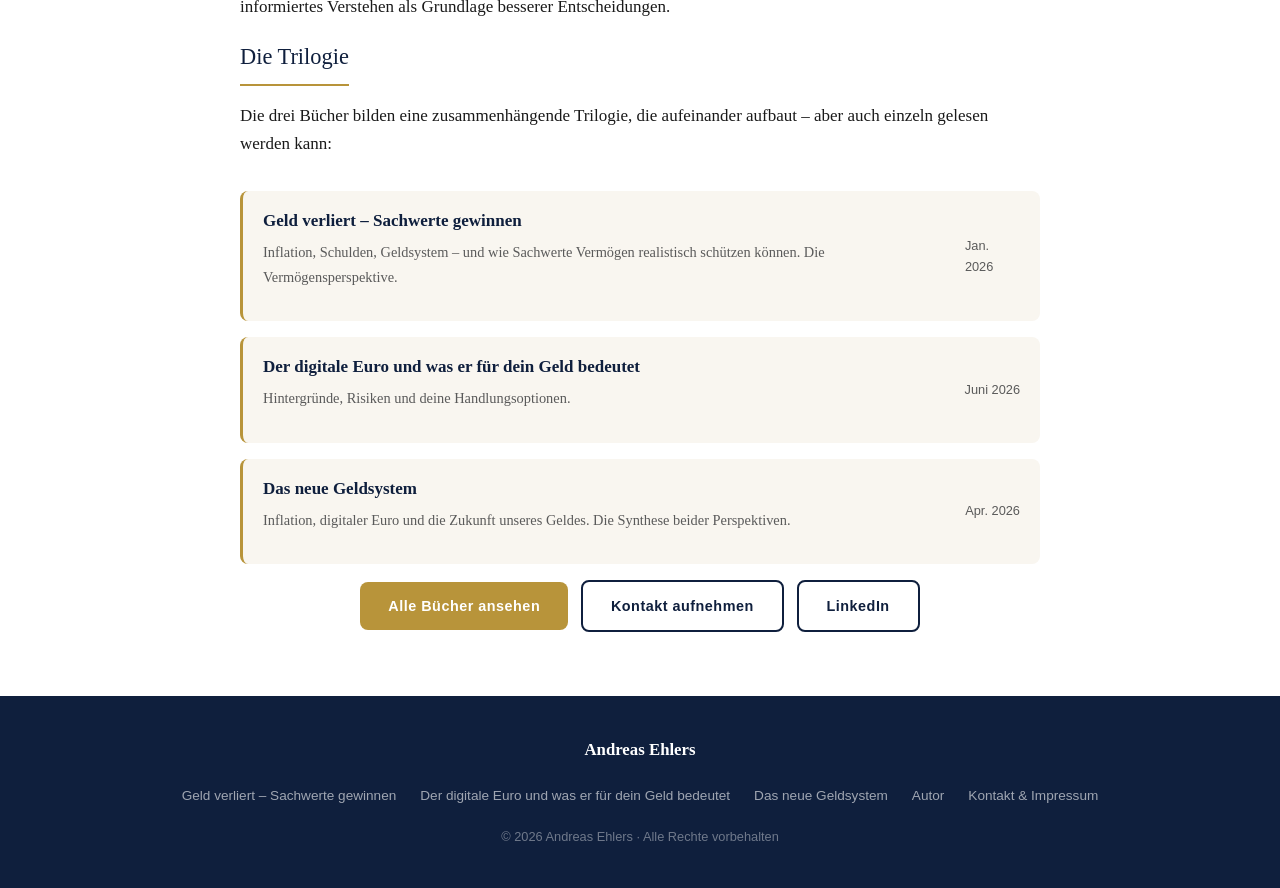
==== commit caf95731: "Buch 2 neue Ausgabe: Titel, Cover, Seite und Schaubild aktualisiert - Buch 2 umbenannt in "Der digit" ====
--- a/autor.html
+++ b/autor.html
@@ -76,10 +76,10 @@
           </li>
           <li>
             <div>
-              <a href="buch-digitaler-euro.html">Braucht Europa den digitalen Euro?</a>
-              <p style="color:var(--text-muted); font-size:0.9rem; margin-top:0.25rem;">Stabilität, Wettbewerb und die Zukunft der Geldordnung. Die ordnungspolitische Analyse.</p>
+              <a href="buch-digitaler-euro.html">Der digitale Euro und was er für dein Geld bedeutet</a>
+              <p style="color:var(--text-muted); font-size:0.9rem; margin-top:0.25rem;">Hintergründe, Risiken und deine Handlungsoptionen.</p>
             </div>
-            <span class="book-year">März 2026</span>
+            <span class="book-year">Juni 2026</span>
           </li>
           <li>
             <div>
@@ -108,7 +108,7 @@
     <div class="footer-logo">Andreas Ehlers</div>
     <ul class="footer-links">
       <li><a href="buch-sachwerte.html">Geld verliert – Sachwerte gewinnen</a></li>
-      <li><a href="buch-digitaler-euro.html">Braucht Europa den digitalen Euro?</a></li>
+      <li><a href="buch-digitaler-euro.html">Der digitale Euro und was er für dein Geld bedeutet</a></li>
       <li><a href="buch-neues-geldsystem.html">Das neue Geldsystem</a></li>
       <li><a href="autor.html">Autor</a></li>
       <li><a href="kontakt.html">Kontakt & Impressum</a></li>
@@ -117,5 +117,6 @@
   </div>
 </footer>
 
+<!-- Cloudflare Web Analytics --><script defer src='https://static.cloudflareinsights.com/beacon.min.js' data-cf-beacon='{"token": "b3fbc15b93a64142990292518c03b51b"}'></script><!-- End Cloudflare Web Analytics -->
 </body>
 </html>
--- a/style.css
+++ b/style.css
@@ -396,7 +396,7 @@
 }
 
 .book-header-cover {
-  width: 200px;
+  width: 280px;
   border-radius: var(--radius);
   box-shadow: 0 8px 32px rgba(0,0,0,0.4);
 }
@@ -827,7 +827,7 @@
   }
 
   .book-header-cover {
-    width: 150px;
+    width: 200px;
     margin: 0 auto;
   }
 
